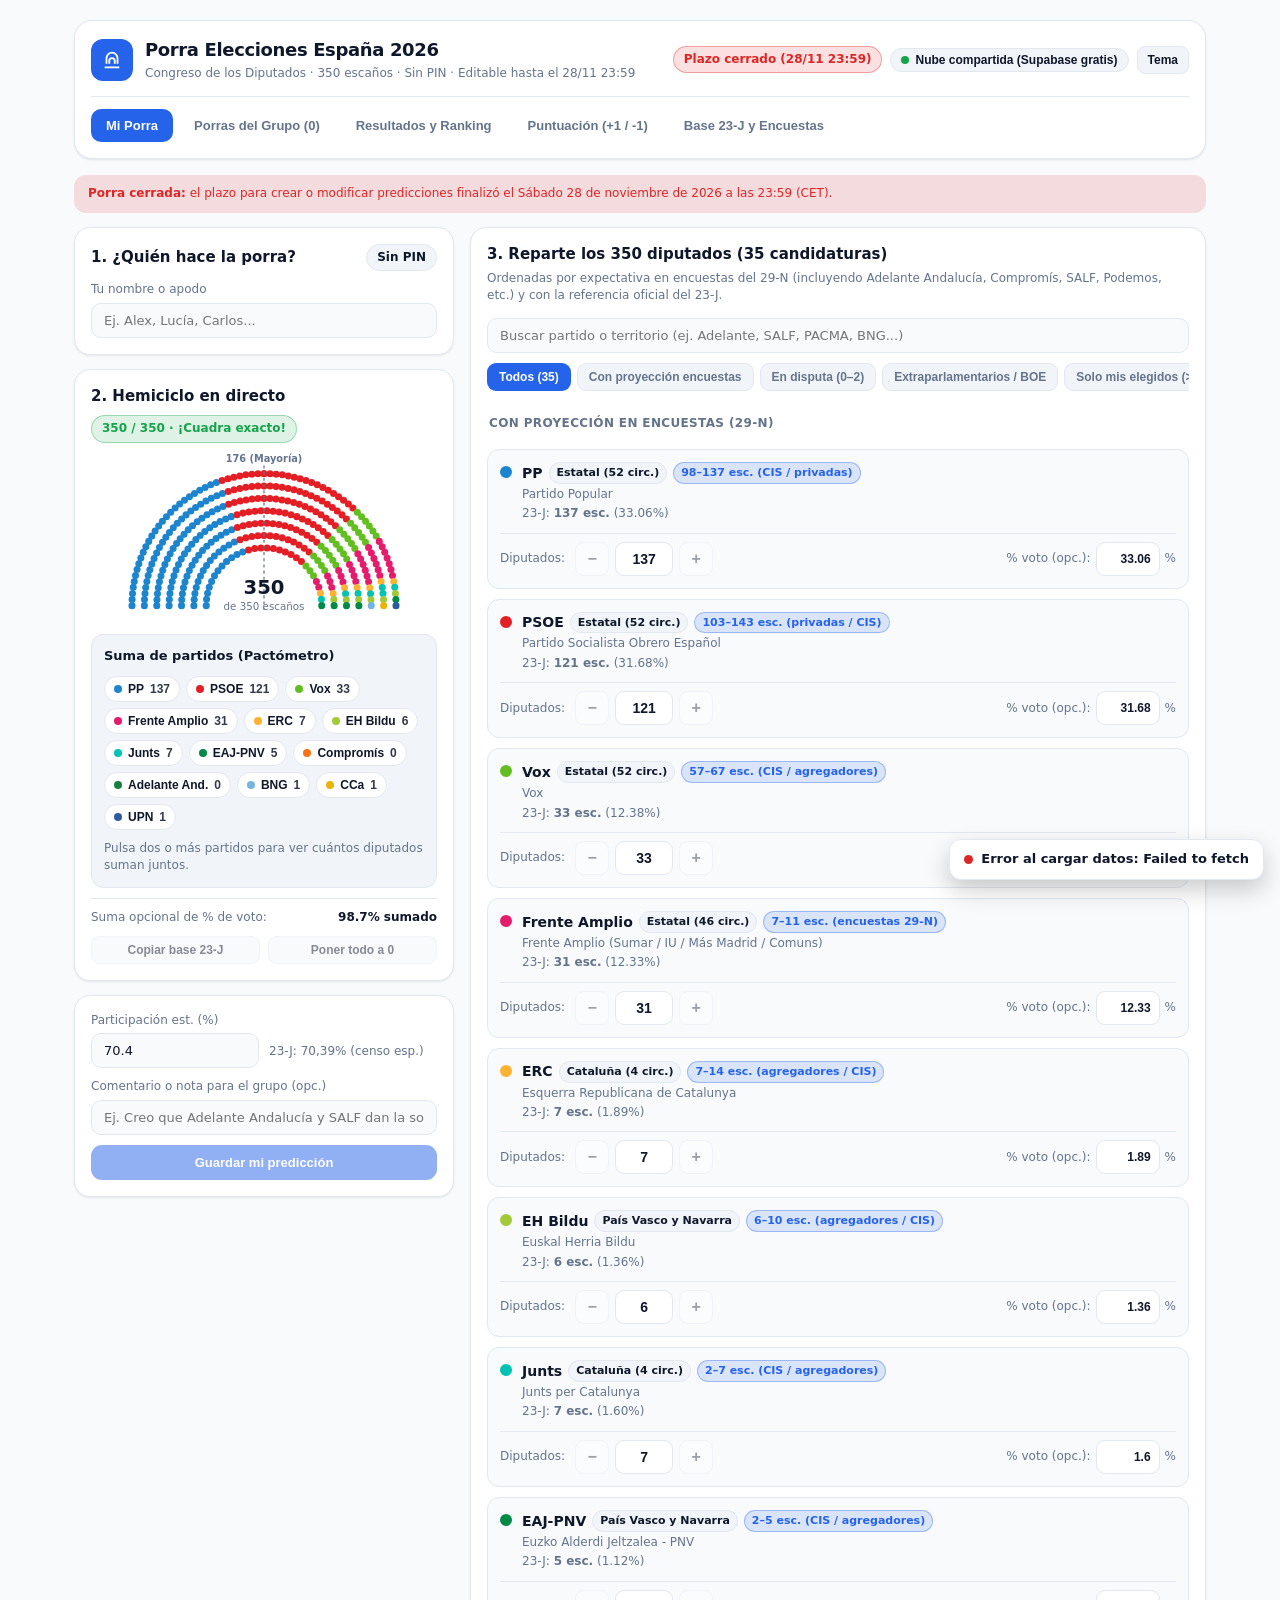
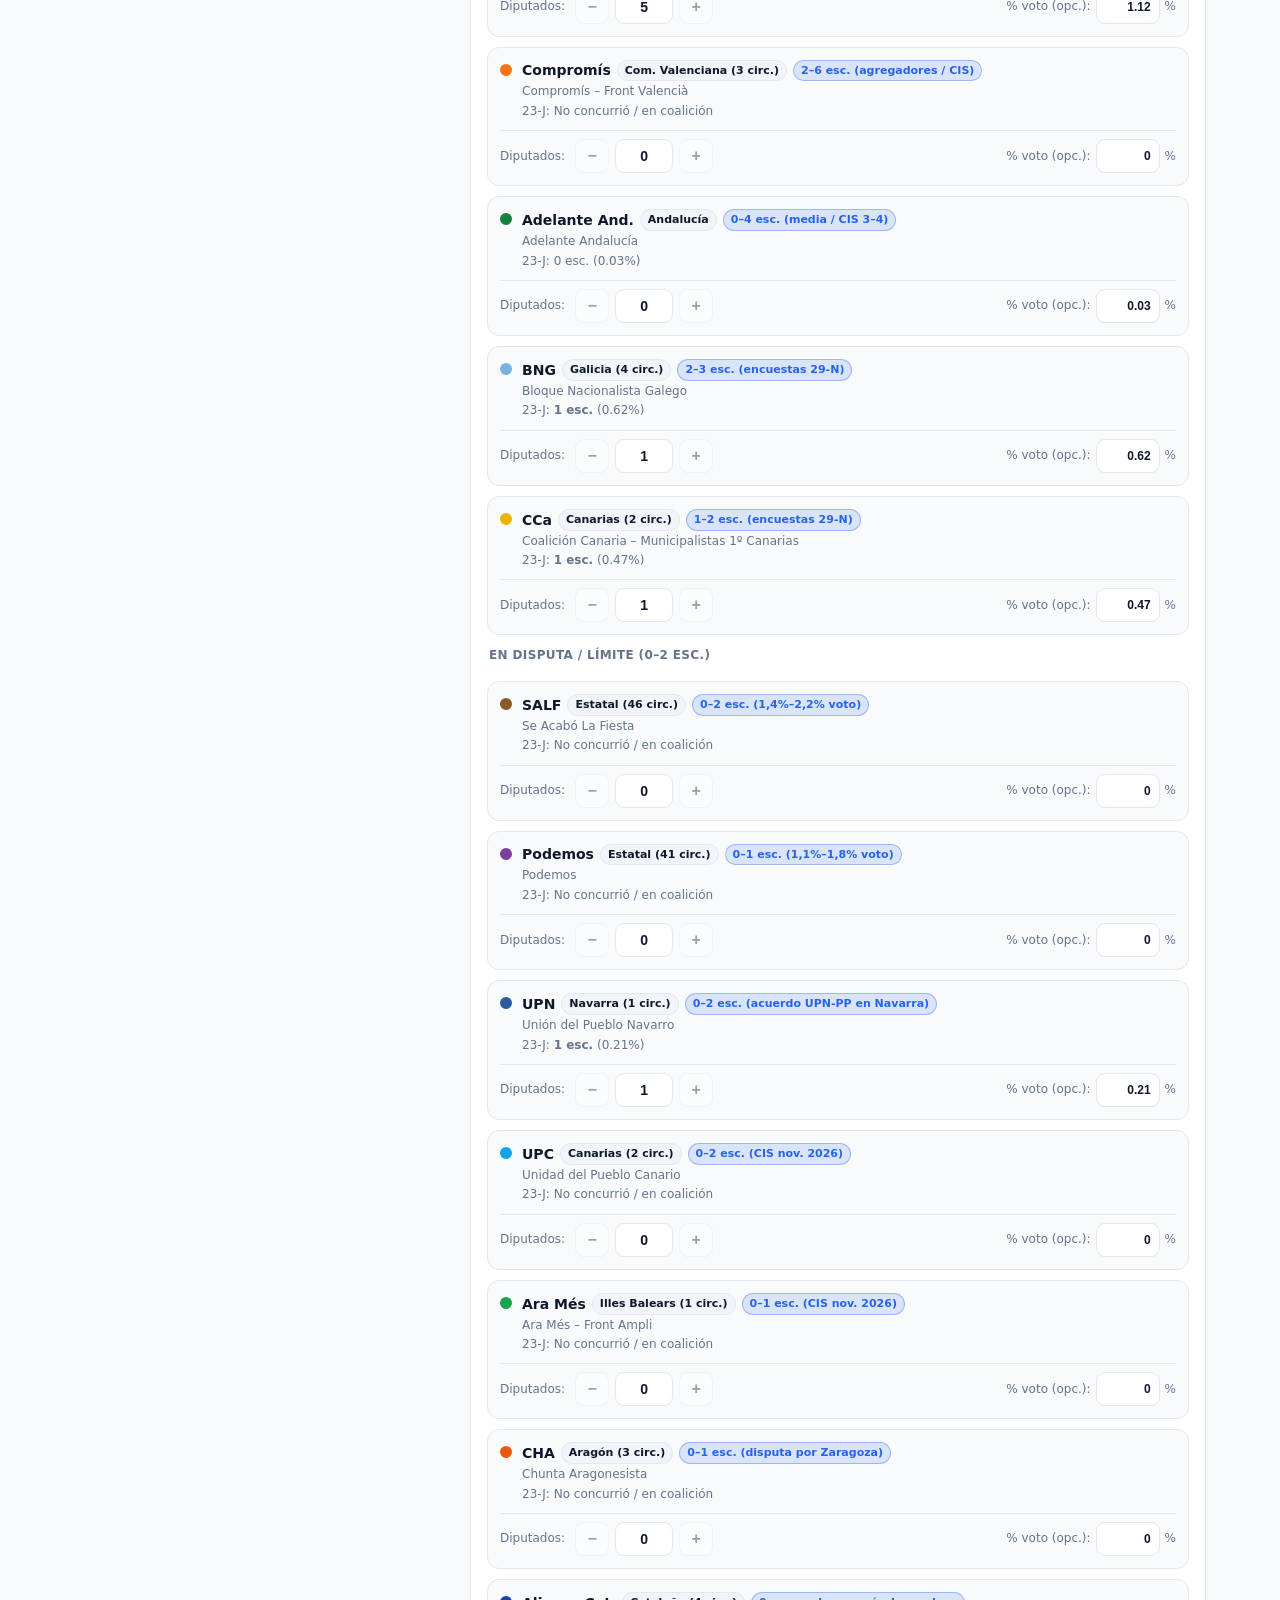
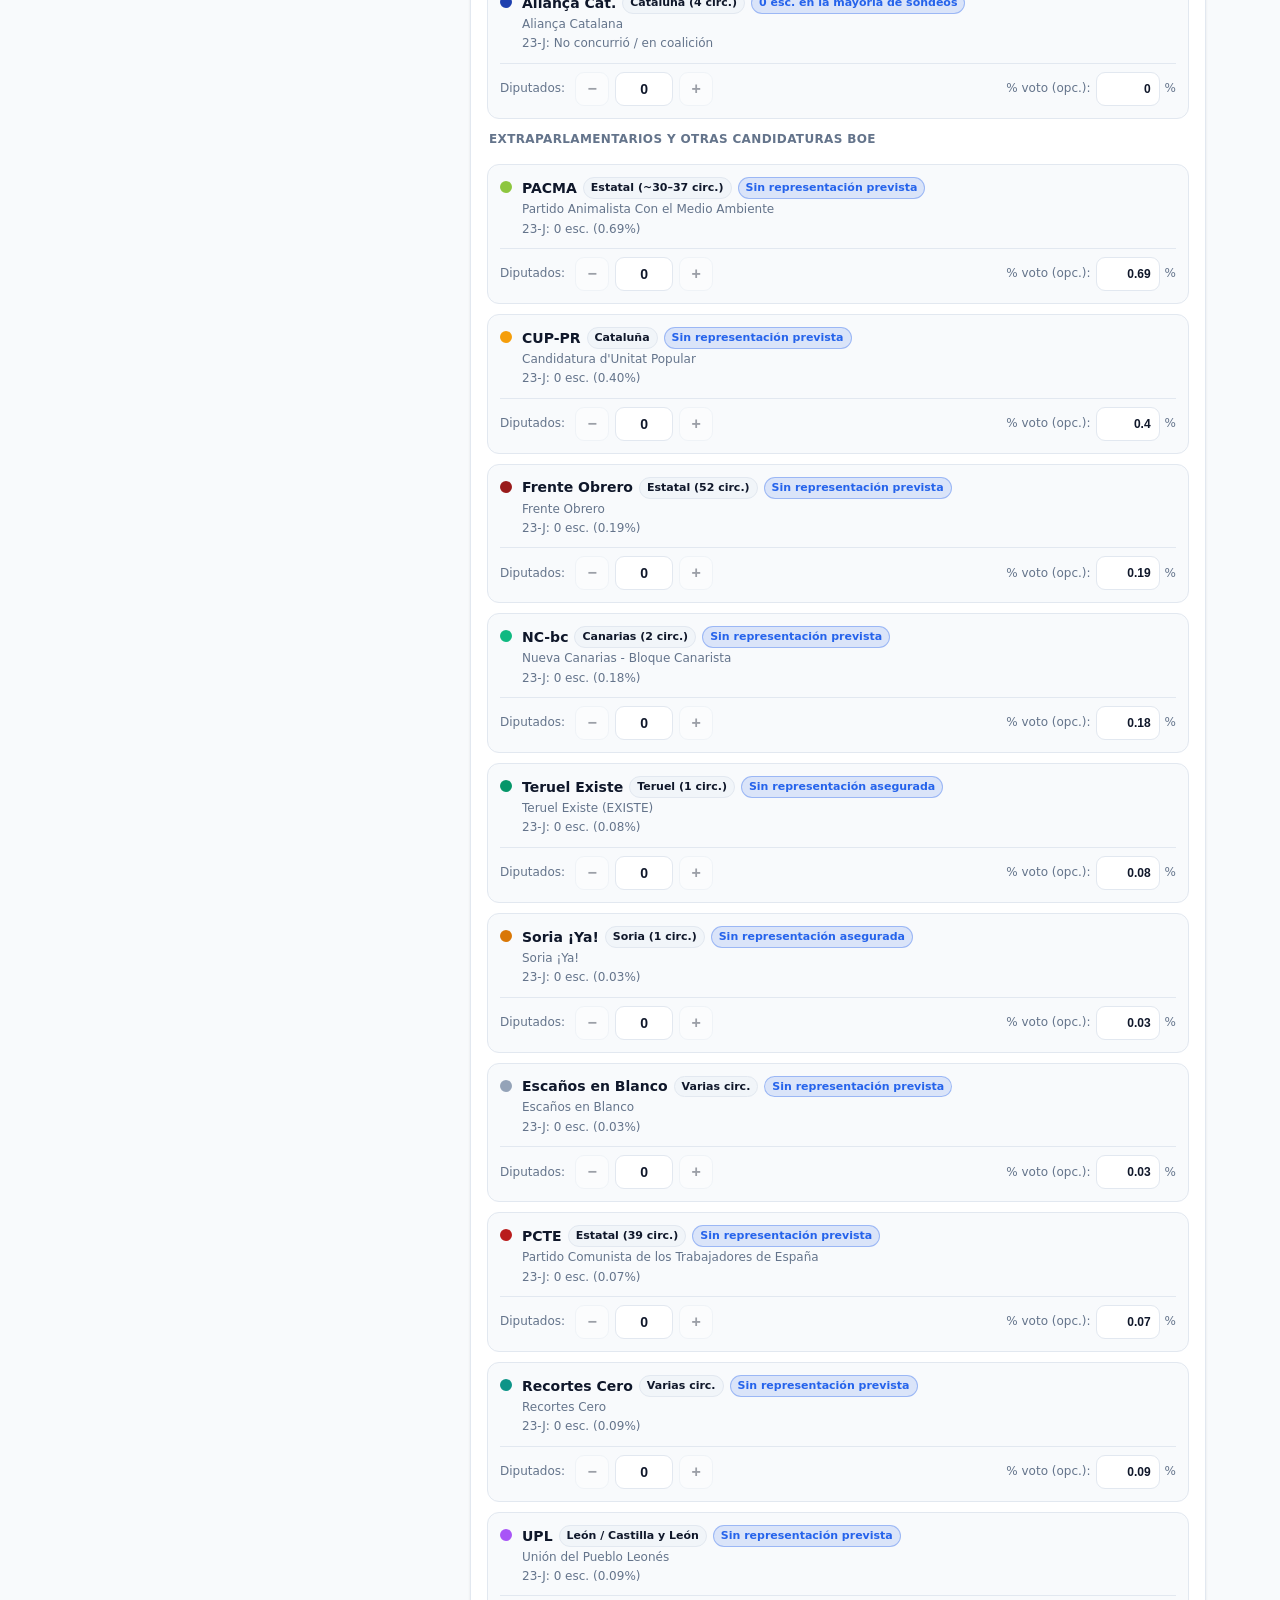
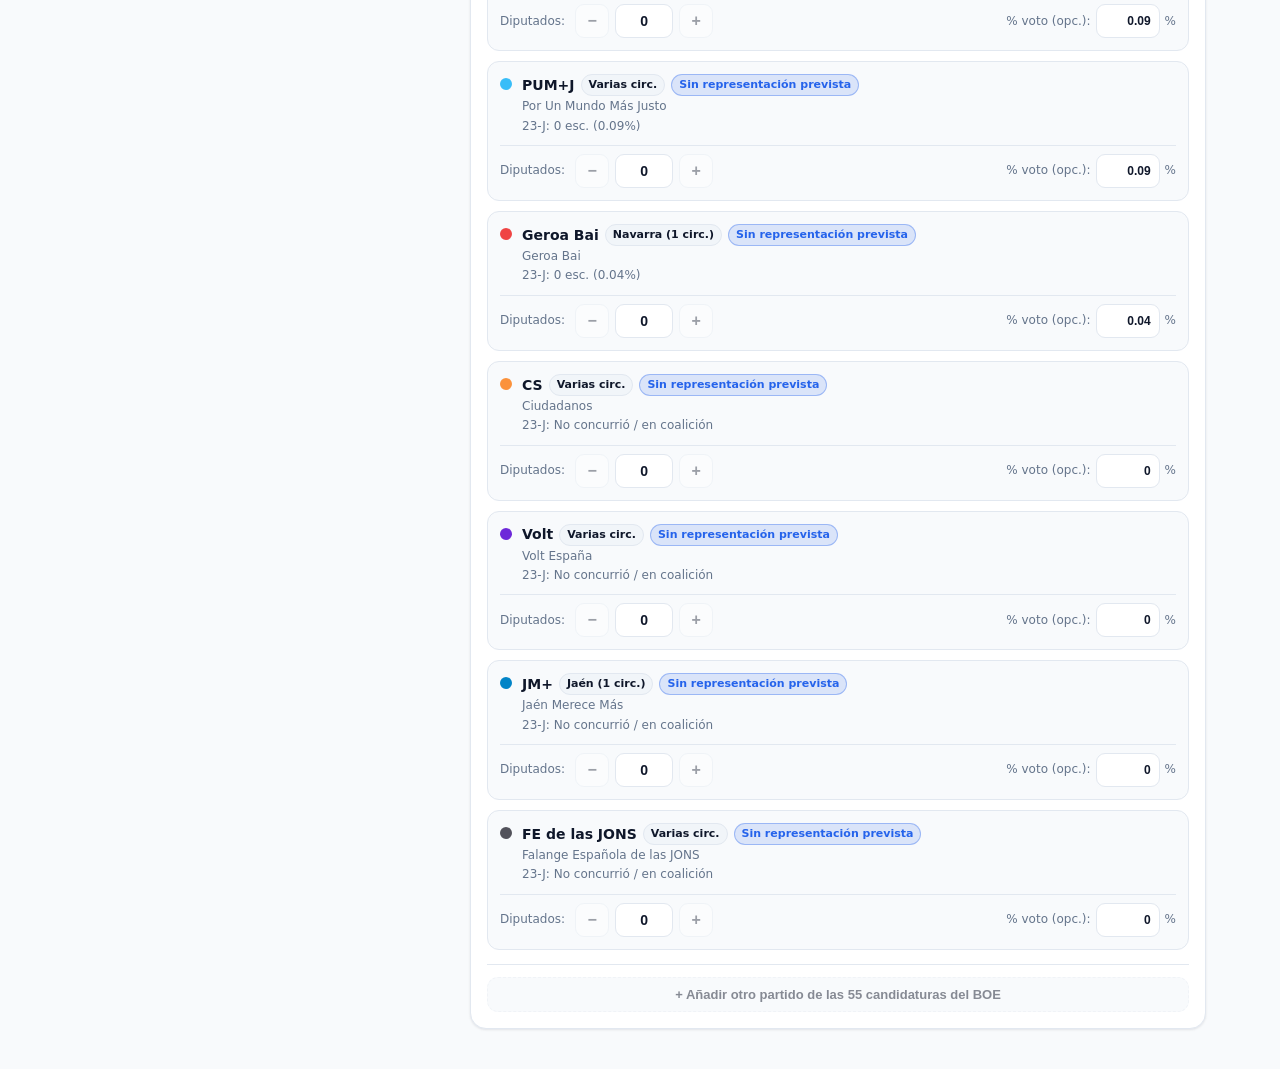
==== index.html @ 2a21267f "Porra Elecciones 2026" ====
<!DOCTYPE html>
<html lang="es">
<head>
  <meta charset="UTF-8" />
  <meta name="viewport" content="width=device-width, initial-scale=1.0" />
  <title>Porra Elecciones España 2026 (29-N)</title>
  <link rel="stylesheet" href="styles.css" />
  <script>
    (function () {
      try {
        var saved = localStorage.getItem('porra29n_theme');
        if (saved === 'dark' || (!saved && window.matchMedia && window.matchMedia('(prefers-color-scheme: dark)').matches)) {
          document.documentElement.classList.add('dark');
        }
      } catch (e) {}
    })();
  </script>
</head>
<body>
  <div class="app-container">
    <!-- Cabecera principal -->
    <header class="top-header">
      <div class="header-row">
        <div class="brand">
          <div class="brand-icon" aria-hidden="true">
            <svg width="22" height="22" viewBox="0 0 24 24" fill="none" stroke="currentColor" stroke-width="2">
              <path d="M4 20h16M6 16V10a6 6 0 0 1 12 0v6M9 16v-3a3 3 0 0 1 6 0v3"/>
            </svg>
          </div>
          <div>
            <h1 class="brand-title" id="header-title">Porra Elecciones España 2026</h1>
            <p class="brand-sub" id="header-sub">29-N · Congreso de los Diputados (350 escaños) · Sin PIN</p>
          </div>
        </div>

        <div class="header-meta">
          <span id="deadline-badge" class="badge badge-primary tabular">Cierre: 28/11 23:59</span>
          <button id="btn-storage-status" class="badge" onclick="window.__porraActions.openCloudModal()" title="Configurar almacenamiento compartido gratuito">
            <span id="storage-dot" style="width:8px;height:8px;border-radius:999px;background:var(--muted);"></span>
            <span id="storage-label">Cargando...</span>
          </button>
          <button class="btn btn-sm" onclick="window.__porraActions.toggleTheme()" title="Cambiar tema claro/oscuro">
            Tema
          </button>
        </div>
      </div>

      <!-- Navegación PC -->
      <nav class="desktop-nav" aria-label="Navegación principal">
        <button class="nav-pill" data-tab="predict" onclick="window.__porraActions.switchTab('predict')">Mi Porra</button>
        <button class="nav-pill" data-tab="group" onclick="window.__porraActions.switchTab('group')">Porras del Grupo (<span class="friends-count">0</span>)</button>
        <button class="nav-pill" data-tab="ranking" onclick="window.__porraActions.switchTab('ranking')">Resultados y Ranking</button>
        <button class="nav-pill" data-tab="scoring" onclick="window.__porraActions.switchTab('scoring')">Puntuación (+1 / -1)</button>
        <button class="nav-pill" data-tab="base" onclick="window.__porraActions.switchTab('base')">Base 23-J y Encuestas</button>
      </nav>
    </header>

    <!-- Aviso de almacenamiento local si aún no se conectó la nube -->
    <div id="storage-banner" class="hidden"></div>

    <!-- Contenido dinámico -->
    <main id="app-main"></main>
  </div>

  <!-- Navegación inferior Móvil -->
  <nav class="mobile-nav" aria-label="Navegación móvil">
    <button class="mnav-btn" data-tab="predict" onclick="window.__porraActions.switchTab('predict')">
      <svg width="18" height="18" viewBox="0 0 24 24" fill="none" stroke="currentColor" stroke-width="2"><path d="M12 20h9M16.5 3.5a2.12 2.12 0 0 1 3 3L7 19l-4 1 1-4Z"/></svg>
      <span>Mi Porra</span>
    </button>
    <button class="mnav-btn" data-tab="group" onclick="window.__porraActions.switchTab('group')">
      <svg width="18" height="18" viewBox="0 0 24 24" fill="none" stroke="currentColor" stroke-width="2"><path d="M16 21v-2a4 4 0 0 0-4-4H6a4 4 0 0 0-4 4v2"/><circle cx="9" cy="7" r="4"/><path d="M22 21v-2a4 4 0 0 0-3-3.87M16 3.13a4 4 0 0 1 0 7.75"/></svg>
      <span>Grupo (<span class="friends-count">0</span>)</span>
    </button>
    <button class="mnav-btn" data-tab="ranking" onclick="window.__porraActions.switchTab('ranking')">
      <svg width="18" height="18" viewBox="0 0 24 24" fill="none" stroke="currentColor" stroke-width="2"><path d="M6 9H4.5a2.5 2.5 0 0 1 0-5H6M18 9h1.5a2.5 2.5 0 0 0 0-5H18M4 22h16M10 14.66V17c0 .55-.47.98-.97 1.21C7.85 18.75 7 20.24 7 22M14 14.66V17c0 .55.47.98.97 1.21C16.15 18.75 17 20.24 17 22M18 2H6v7a6 6 0 0 0 12 0V2Z"/></svg>
      <span>Ranking</span>
    </button>
    <button class="mnav-btn" data-tab="scoring" onclick="window.__porraActions.switchTab('scoring')">
      <svg width="18" height="18" viewBox="0 0 24 24" fill="none" stroke="currentColor" stroke-width="2"><circle cx="12" cy="12" r="10"/><path d="M9.09 9a3 3 0 0 1 5.83 1c0 2-3 3-3 3M12 17h.01"/></svg>
      <span>Puntos</span>
    </button>
    <button class="mnav-btn" data-tab="base" onclick="window.__porraActions.switchTab('base')">
      <svg width="18" height="18" viewBox="0 0 24 24" fill="none" stroke="currentColor" stroke-width="2"><path d="M3 3v18h18M18 17V9M13 17V5M8 17v-3"/></svg>
      <span>Base 23-J</span>
    </button>
  </nav>

  <!-- Modal de configuración de nube gratuita (Supabase) -->
  <div id="cloud-modal" class="modal-backdrop hidden" onclick="if(event.target===this) window.__porraActions.closeCloudModal()">
    <div class="modal-panel stack-md" id="cloud-modal-body"></div>
  </div>

  <!-- Toast -->
  <div id="toast" class="toast hidden" role="status" aria-live="polite">
    <span id="toast-dot" style="width:9px;height:9px;border-radius:999px;background:var(--success);flex-shrink:0;"></span>
    <span id="toast-msg"></span>
  </div>

  <script src="js/config.js"></script>
  <script type="module" src="js/app.js"></script>
</body>
</html>
---- styles.css ----
:root {
  --bg: #f8fafc;
  --card: #ffffff;
  --content: #f1f5f9;
  --text: #0f172a;
  --muted: #64748b;
  --border: #e2e8f0;
  --primary: #2563eb;
  --primary-fg: #ffffff;
  --success: #16a34a;
  --warning: #d97706;
  --error: #dc2626;
  --shadow: 0 1px 3px rgba(15, 23, 42, 0.06), 0 1px 2px rgba(15, 23, 42, 0.04);
}

html.dark {
  --bg: #0b1120;
  --card: #111827;
  --content: #1e293b;
  --text: #f1f5f9;
  --muted: #94a3b8;
  --border: #273449;
  --primary: #3b82f6;
  --primary-fg: #ffffff;
  --success: #22c55e;
  --warning: #f59e0b;
  --error: #ef4444;
  --shadow: 0 4px 12px rgba(0, 0, 0, 0.35);
}

* {
  box-sizing: border-box;
}

body {
  margin: 0;
  padding: 0;
  font-family: system-ui, -apple-system, BlinkMacSystemFont, "Segoe UI", Roboto, sans-serif;
  background: var(--bg);
  color: var(--text);
  font-size: 14px;
  line-height: 1.45;
  -webkit-font-smoothing: antialiased;
}

.tabular {
  font-variant-numeric: tabular-nums;
}

input[type="number"]::-webkit-inner-spin-button,
input[type="number"]::-webkit-outer-spin-button {
  -webkit-appearance: none;
  margin: 0;
}

input[type="number"] {
  -moz-appearance: textfield;
}

.app-container {
  max-width: 1180px;
  margin: 0 auto;
  padding: 16px 16px 88px;
}

@media (min-width: 768px) {
  .app-container {
    padding: 20px 24px 40px;
  }
}

/* Header & Navigation */
.top-header {
  background: var(--card);
  border: 1px solid var(--border);
  border-radius: 18px;
  padding: 16px;
  box-shadow: var(--shadow);
  margin-bottom: 16px;
}

.header-row {
  display: flex;
  flex-wrap: wrap;
  align-items: center;
  justify-content: space-between;
  gap: 12px;
}

.brand {
  display: flex;
  align-items: center;
  gap: 12px;
}

.brand-icon {
  width: 42px;
  height: 42px;
  border-radius: 12px;
  background: var(--primary);
  color: var(--primary-fg);
  display: flex;
  align-items: center;
  justify-content: center;
  flex-shrink: 0;
}

.brand-title {
  margin: 0;
  font-size: 18px;
  font-weight: 800;
  letter-spacing: -0.02em;
}

.brand-sub {
  margin: 2px 0 0;
  font-size: 12px;
  color: var(--muted);
}

.header-meta {
  display: flex;
  flex-wrap: wrap;
  align-items: center;
  gap: 8px;
}

.desktop-nav {
  display: none;
  margin-top: 14px;
  padding-top: 12px;
  border-top: 1px solid var(--border);
  gap: 6px;
  flex-wrap: wrap;
}

@media (min-width: 768px) {
  .desktop-nav {
    display: flex;
  }
}

.nav-pill {
  border: 1px solid transparent;
  background: transparent;
  color: var(--muted);
  padding: 8px 14px;
  border-radius: 10px;
  font-size: 13px;
  font-weight: 600;
  cursor: pointer;
  transition: background 0.15s, color 0.15s;
}

.nav-pill:hover {
  background: var(--content);
  color: var(--text);
}

.nav-pill.active {
  background: var(--primary);
  color: var(--primary-fg);
}

/* Mobile bottom nav */
.mobile-nav {
  position: fixed;
  bottom: 0;
  left: 0;
  right: 0;
  z-index: 40;
  background: var(--card);
  border-top: 1px solid var(--border);
  display: grid;
  grid-template-columns: repeat(5, 1fr);
  padding: 6px 4px calc(6px + env(safe-area-inset-bottom));
  gap: 2px;
}

@media (min-width: 768px) {
  .mobile-nav {
    display: none;
  }
}

.mnav-btn {
  border: none;
  background: transparent;
  color: var(--muted);
  display: flex;
  flex-direction: column;
  align-items: center;
  justify-content: center;
  gap: 3px;
  padding: 6px 2px;
  border-radius: 10px;
  font-size: 11px;
  font-weight: 600;
  cursor: pointer;
}

.mnav-btn.active {
  color: var(--primary);
  background: color-mix(in srgb, var(--primary) 12%, transparent);
}

/* Cards & Grids */
.card {
  background: var(--card);
  border: 1px solid var(--border);
  border-radius: 16px;
  padding: 16px;
  box-shadow: var(--shadow);
}

.stack-sm > * + * { margin-top: 10px; }
.stack-md > * + * { margin-top: 14px; }
.stack-lg > * + * { margin-top: 18px; }

.grid-2 {
  display: grid;
  grid-template-columns: 1fr;
  gap: 14px;
}

.grid-3 {
  display: grid;
  grid-template-columns: 1fr;
  gap: 12px;
}

.predict-layout {
  display: grid;
  grid-template-columns: 1fr;
  gap: 16px;
  align-items: start;
}

@media (min-width: 768px) {
  .grid-2 { grid-template-columns: repeat(2, 1fr); }
  .grid-3 { grid-template-columns: repeat(3, 1fr); }
}

@media (min-width: 960px) {
  .predict-layout {
    grid-template-columns: 380px 1fr;
  }
  .sticky-col {
    position: sticky;
    top: 16px;
  }
}

/* Badges & Pills */
.badge {
  display: inline-flex;
  align-items: center;
  gap: 6px;
  padding: 4px 10px;
  border-radius: 999px;
  font-size: 12px;
  font-weight: 600;
  border: 1px solid var(--border);
  background: var(--content);
  color: var(--text);
}

.badge-success {
  background: color-mix(in srgb, var(--success) 14%, transparent);
  color: var(--success);
  border-color: color-mix(in srgb, var(--success) 35%, transparent);
}

.badge-warning {
  background: color-mix(in srgb, var(--warning) 14%, transparent);
  color: var(--warning);
  border-color: color-mix(in srgb, var(--warning) 35%, transparent);
}

.badge-error {
  background: color-mix(in srgb, var(--error) 14%, transparent);
  color: var(--error);
  border-color: color-mix(in srgb, var(--error) 35%, transparent);
}

.badge-primary {
  background: color-mix(in srgb, var(--primary) 14%, transparent);
  color: var(--primary);
  border-color: color-mix(in srgb, var(--primary) 35%, transparent);
}

/* Buttons & Inputs */
.btn {
  display: inline-flex;
  align-items: center;
  justify-content: center;
  gap: 6px;
  border-radius: 11px;
  padding: 9px 14px;
  font-size: 13px;
  font-weight: 600;
  border: 1px solid var(--border);
  background: var(--content);
  color: var(--text);
  cursor: pointer;
  transition: opacity 0.15s, background 0.15s, border-color 0.15s;
}

.btn:hover {
  border-color: var(--muted);
}

.btn:disabled {
  opacity: 0.5;
  cursor: not-allowed;
}

.btn-primary {
  background: var(--primary);
  color: var(--primary-fg);
  border-color: transparent;
}

.btn-primary:hover {
  opacity: 0.92;
  border-color: transparent;
}

.btn-danger {
  background: color-mix(in srgb, var(--error) 12%, transparent);
  color: var(--error);
  border-color: color-mix(in srgb, var(--error) 35%, transparent);
}

.btn-sm {
  padding: 6px 10px;
  font-size: 12px;
  border-radius: 8px;
}

.input {
  width: 100%;
  padding: 9px 12px;
  border-radius: 10px;
  border: 1px solid var(--border);
  background: var(--bg);
  color: var(--text);
  font-size: 13px;
  font-family: inherit;
  outline: none;
}

.input:focus {
  border-color: var(--primary);
}

.label {
  display: block;
  font-size: 12px;
  color: var(--muted);
  margin-bottom: 4px;
  font-weight: 500;
}

/* Party rows */
.party-card {
  padding: 12px;
  border: 1px solid var(--border);
  background: var(--bg);
  border-radius: 12px;
  display: flex;
  flex-direction: column;
  gap: 10px;
}

.party-top {
  display: flex;
  align-items: flex-start;
  justify-content: space-between;
  gap: 10px;
}

.party-ident {
  display: flex;
  align-items: flex-start;
  gap: 10px;
  min-width: 0;
}

.party-dot {
  width: 12px;
  height: 12px;
  border-radius: 999px;
  margin-top: 4px;
  flex-shrink: 0;
}

.party-controls {
  display: flex;
  flex-wrap: wrap;
  align-items: center;
  justify-content: space-between;
  gap: 10px;
  padding-top: 8px;
  border-top: 1px solid var(--border);
}

.stepper {
  display: inline-flex;
  align-items: center;
  gap: 6px;
}

.step-btn {
  width: 34px;
  height: 34px;
  border-radius: 9px;
  border: 1px solid var(--border);
  background: var(--card);
  color: var(--text);
  font-size: 16px;
  font-weight: 700;
  cursor: pointer;
  display: flex;
  align-items: center;
  justify-content: center;
  user-select: none;
}

.step-btn:hover {
  background: var(--content);
}

.step-btn:disabled {
  opacity: 0.4;
  cursor: not-allowed;
}

.seat-input {
  width: 58px;
  height: 34px;
  text-align: center;
  border-radius: 9px;
  border: 1px solid var(--border);
  background: var(--card);
  color: var(--text);
  font-size: 14px;
  font-weight: 700;
}

.pct-input {
  width: 64px;
  height: 34px;
  text-align: right;
  padding: 0 8px;
  border-radius: 9px;
  border: 1px solid var(--border);
  background: var(--card);
  color: var(--text);
  font-size: 12px;
  font-weight: 600;
}

/* Filter chips */
.chips-row {
  display: flex;
  gap: 6px;
  overflow-x: auto;
  padding-bottom: 4px;
  scrollbar-width: none;
}

.chips-row::-webkit-scrollbar {
  display: none;
}

.chip {
  flex-shrink: 0;
  border: 1px solid var(--border);
  background: var(--content);
  color: var(--muted);
  padding: 6px 11px;
  border-radius: 9px;
  font-size: 12px;
  font-weight: 600;
  cursor: pointer;
}

.chip.active {
  background: var(--primary);
  color: var(--primary-fg);
  border-color: transparent;
}

/* Hemicycle */
.hemicycle-wrap {
  display: flex;
  justify-content: center;
}

.hemicycle-svg {
  width: 100%;
  max-width: 330px;
  overflow: visible;
}

/* Tables */
.table-wrap {
  overflow-x: auto;
  border: 1px solid var(--border);
  border-radius: 12px;
}

table {
  width: 100%;
  border-collapse: collapse;
  font-size: 12px;
  text-align: left;
}

th, td {
  padding: 9px 10px;
  border-bottom: 1px solid var(--border);
}

thead th {
  background: var(--content);
  font-weight: 700;
  white-space: nowrap;
}

.sticky-col-cell {
  position: sticky;
  left: 0;
  background: var(--card);
  z-index: 5;
}

thead .sticky-col-cell {
  background: var(--content);
  z-index: 6;
}

.text-right { text-align: right; }
.text-muted { color: var(--muted); }
.text-success { color: var(--success); }
.text-warning { color: var(--warning); }
.text-error { color: var(--error); }

/* Tier headers */
.tier-header {
  display: flex;
  align-items: center;
  justify-content: space-between;
  gap: 8px;
  padding: 6px 2px;
  margin-top: 6px;
  font-size: 12px;
  font-weight: 700;
  color: var(--muted);
  text-transform: uppercase;
  letter-spacing: 0.03em;
}

/* Modal & Toast */
.modal-backdrop {
  position: fixed;
  inset: 0;
  z-index: 60;
  background: rgba(15, 23, 42, 0.65);
  display: flex;
  align-items: center;
  justify-content: center;
  padding: 16px;
}

.modal-panel {
  width: 100%;
  max-width: 540px;
  max-height: 90vh;
  overflow-y: auto;
  background: var(--card);
  border: 1px solid var(--border);
  border-radius: 18px;
  padding: 20px;
  box-shadow: 0 20px 45px rgba(0, 0, 0, 0.35);
}

.toast {
  position: fixed;
  bottom: 76px;
  right: 16px;
  z-index: 70;
  background: var(--card);
  border: 1px solid var(--border);
  border-radius: 12px;
  padding: 10px 14px;
  box-shadow: 0 10px 25px rgba(0, 0, 0, 0.2);
  font-size: 13px;
  font-weight: 600;
  display: flex;
  align-items: center;
  gap: 8px;
  max-width: 340px;
}

@media (min-width: 768px) {
  .toast {
    bottom: 20px;
  }
}

.hidden {
  display: none !important;
}

.banner-notice {
  border-radius: 12px;
  padding: 10px 14px;
  font-size: 12px;
  display: flex;
  flex-wrap: wrap;
  align-items: center;
  justify-content: space-between;
  gap: 8px;
  margin-bottom: 14px;
}

.formula-box {
  background: var(--content);
  border: 1px solid var(--border);
  border-radius: 12px;
  padding: 12px 14px;
  font-size: 13px;
}

/* Pactómetro / Suma de partidos */
.pact-box {
  background: var(--content);
  border: 1px solid var(--border);
  border-radius: 12px;
  padding: 12px;
  display: flex;
  flex-direction: column;
  gap: 10px;
}

.pact-chips {
  display: flex;
  flex-wrap: wrap;
  gap: 6px;
}

.pact-chip {
  display: inline-flex;
  align-items: center;
  gap: 6px;
  border: 1px solid var(--border);
  background: var(--card);
  color: var(--text);
  padding: 5px 9px;
  border-radius: 999px;
  font-size: 12px;
  font-weight: 600;
  cursor: pointer;
  transition: border-color 0.15s, background 0.15s, color 0.15s;
}

.pact-chip:hover {
  border-color: var(--muted);
}

.pact-chip.active {
  background: var(--primary);
  color: var(--primary-fg);
  border-color: transparent;
}

.pact-bar-track {
  position: relative;
  height: 12px;
  border-radius: 999px;
  background: var(--card);
  border: 1px solid var(--border);
  overflow: hidden;
  display: flex;
}

.pact-bar-seg {
  height: 100%;
  transition: width 0.15s ease;
}

.pact-majority-mark {
  position: absolute;
  top: -2px;
  bottom: -2px;
  left: 50.2857%; /* 176 / 350 */
  width: 2px;
  background: var(--text);
  z-index: 3;
}
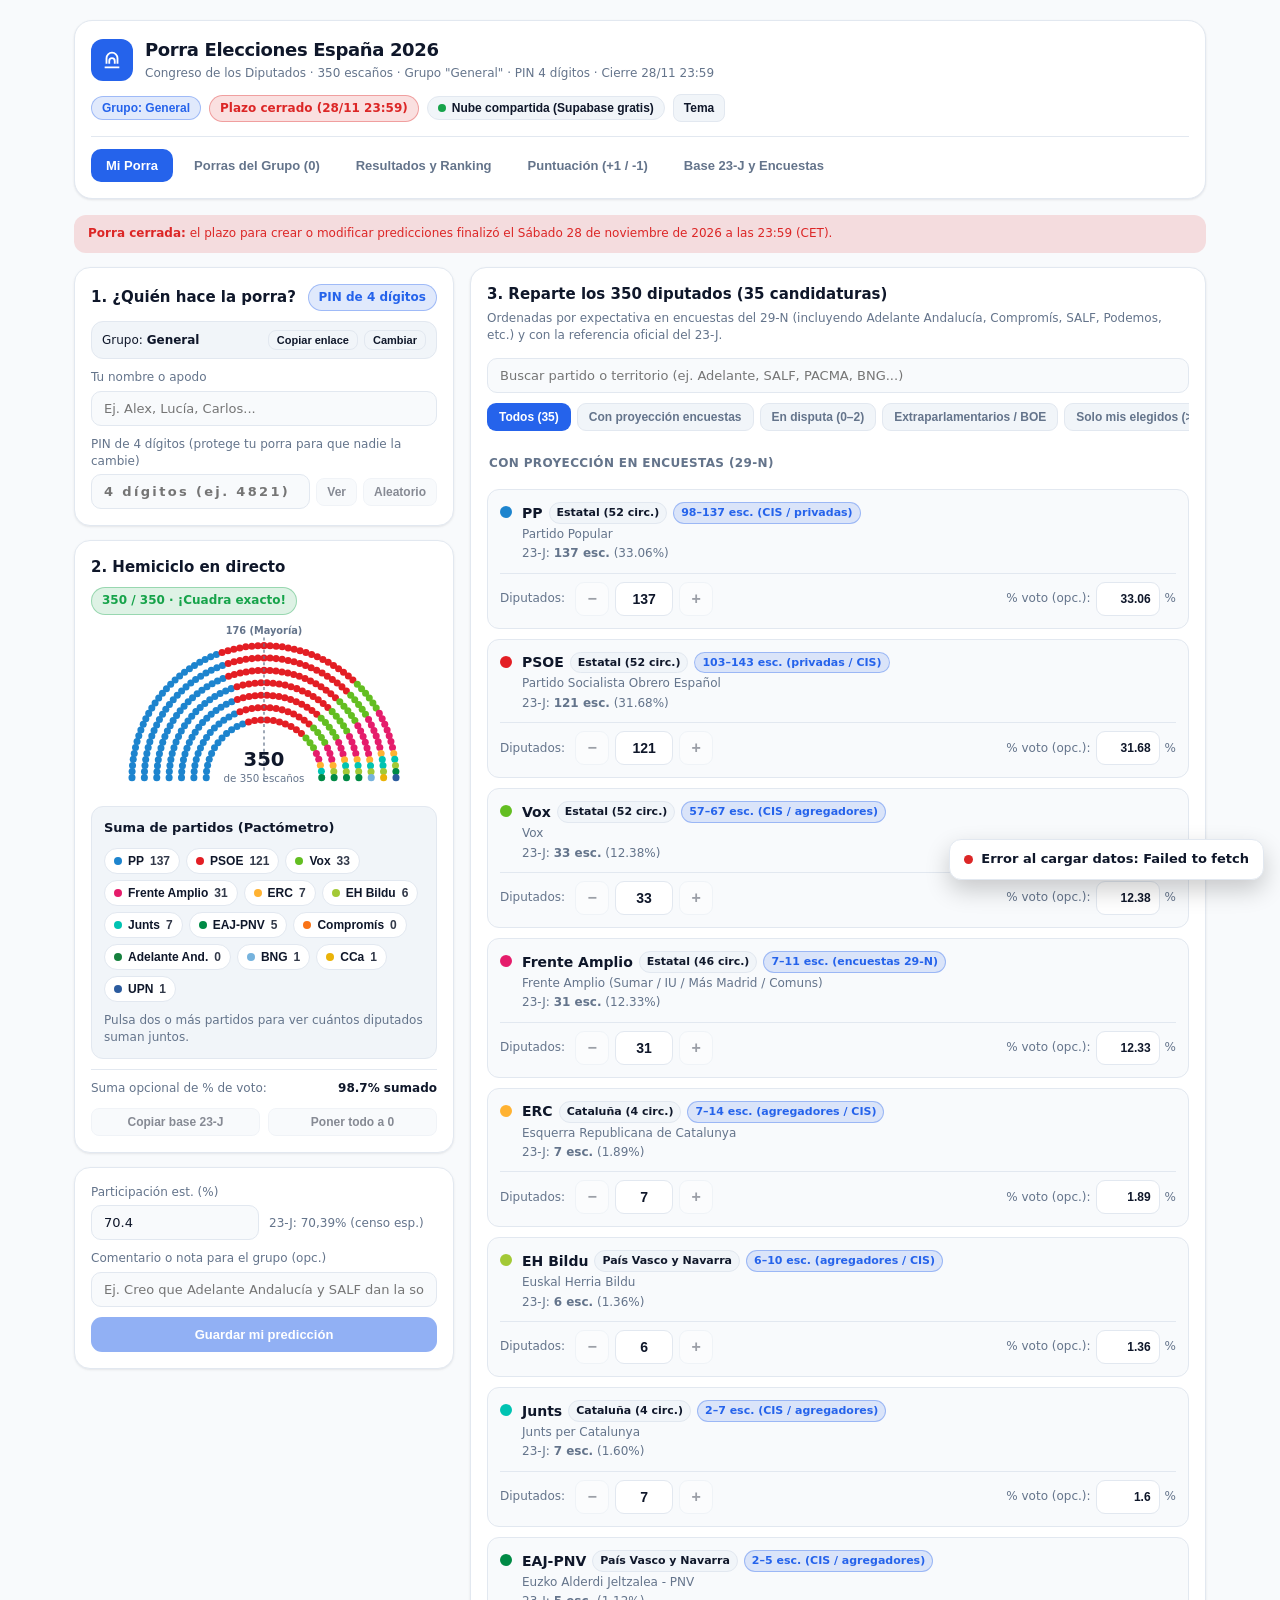
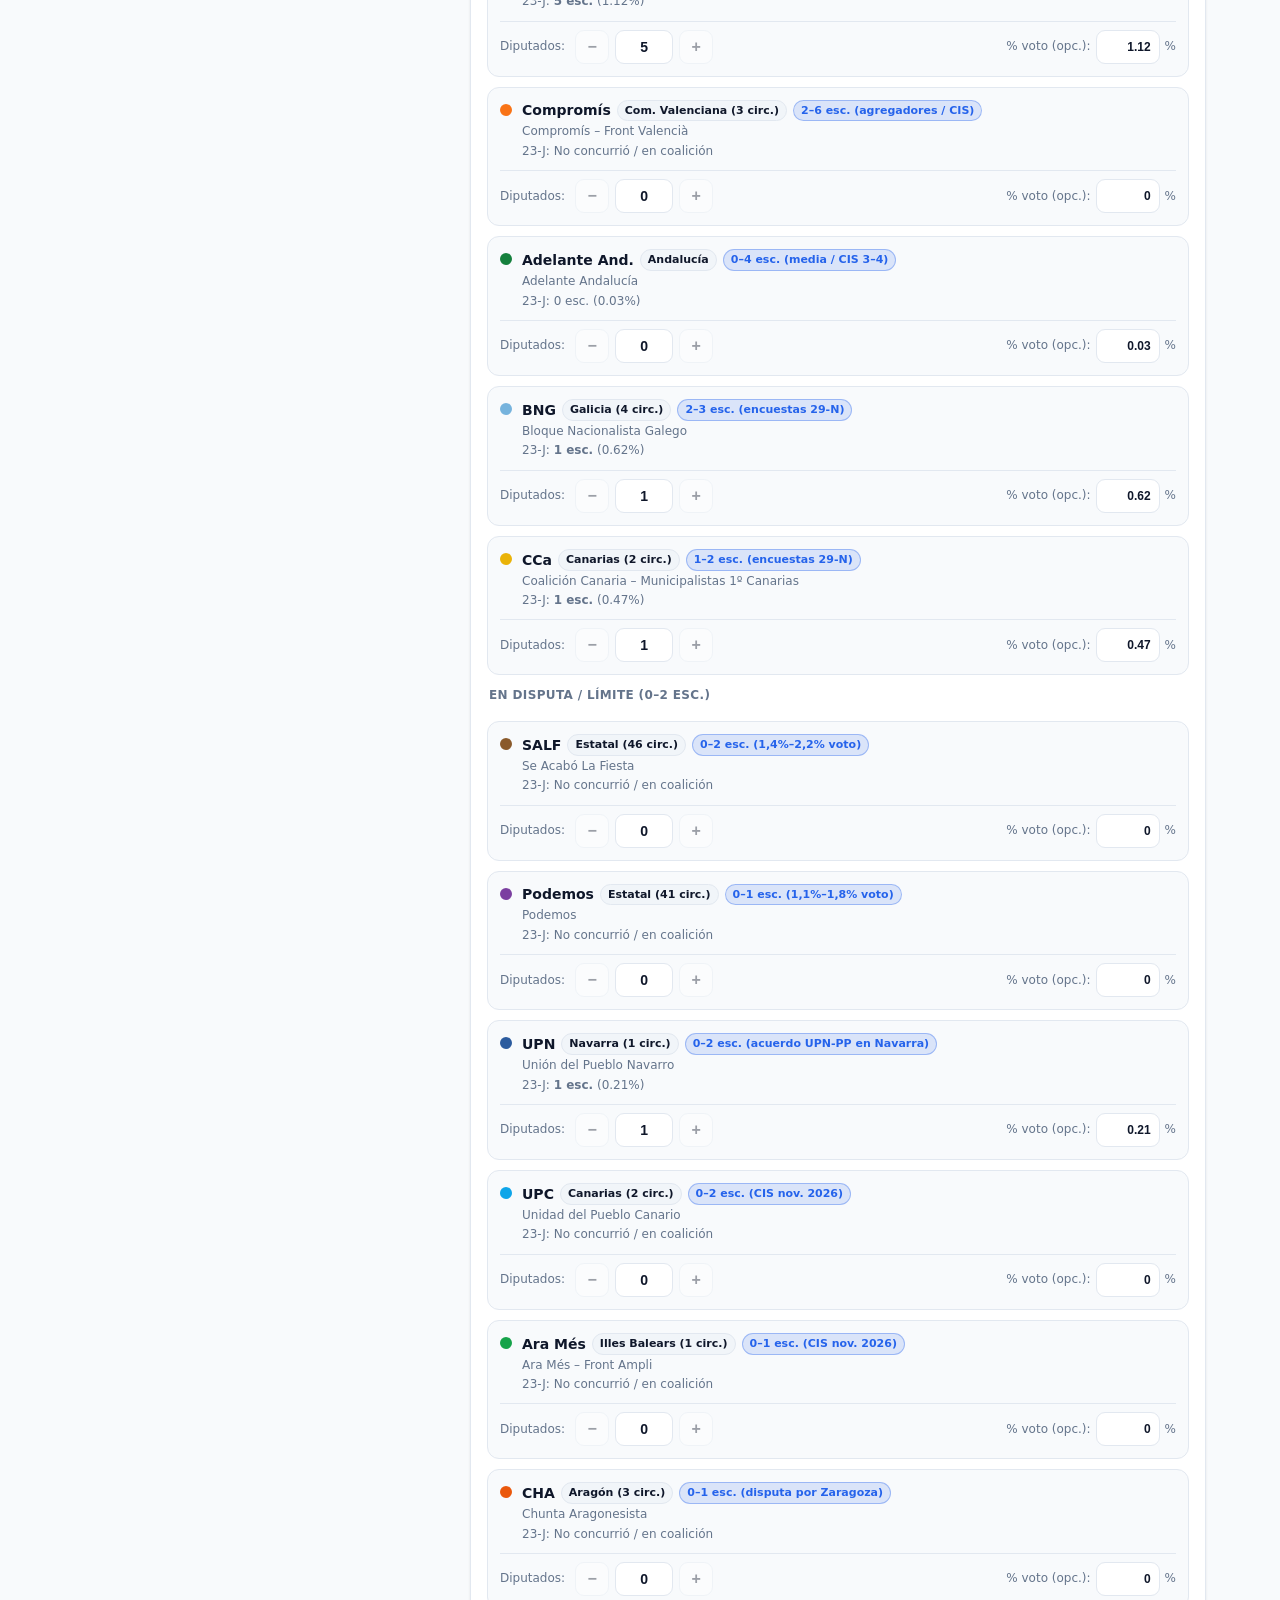
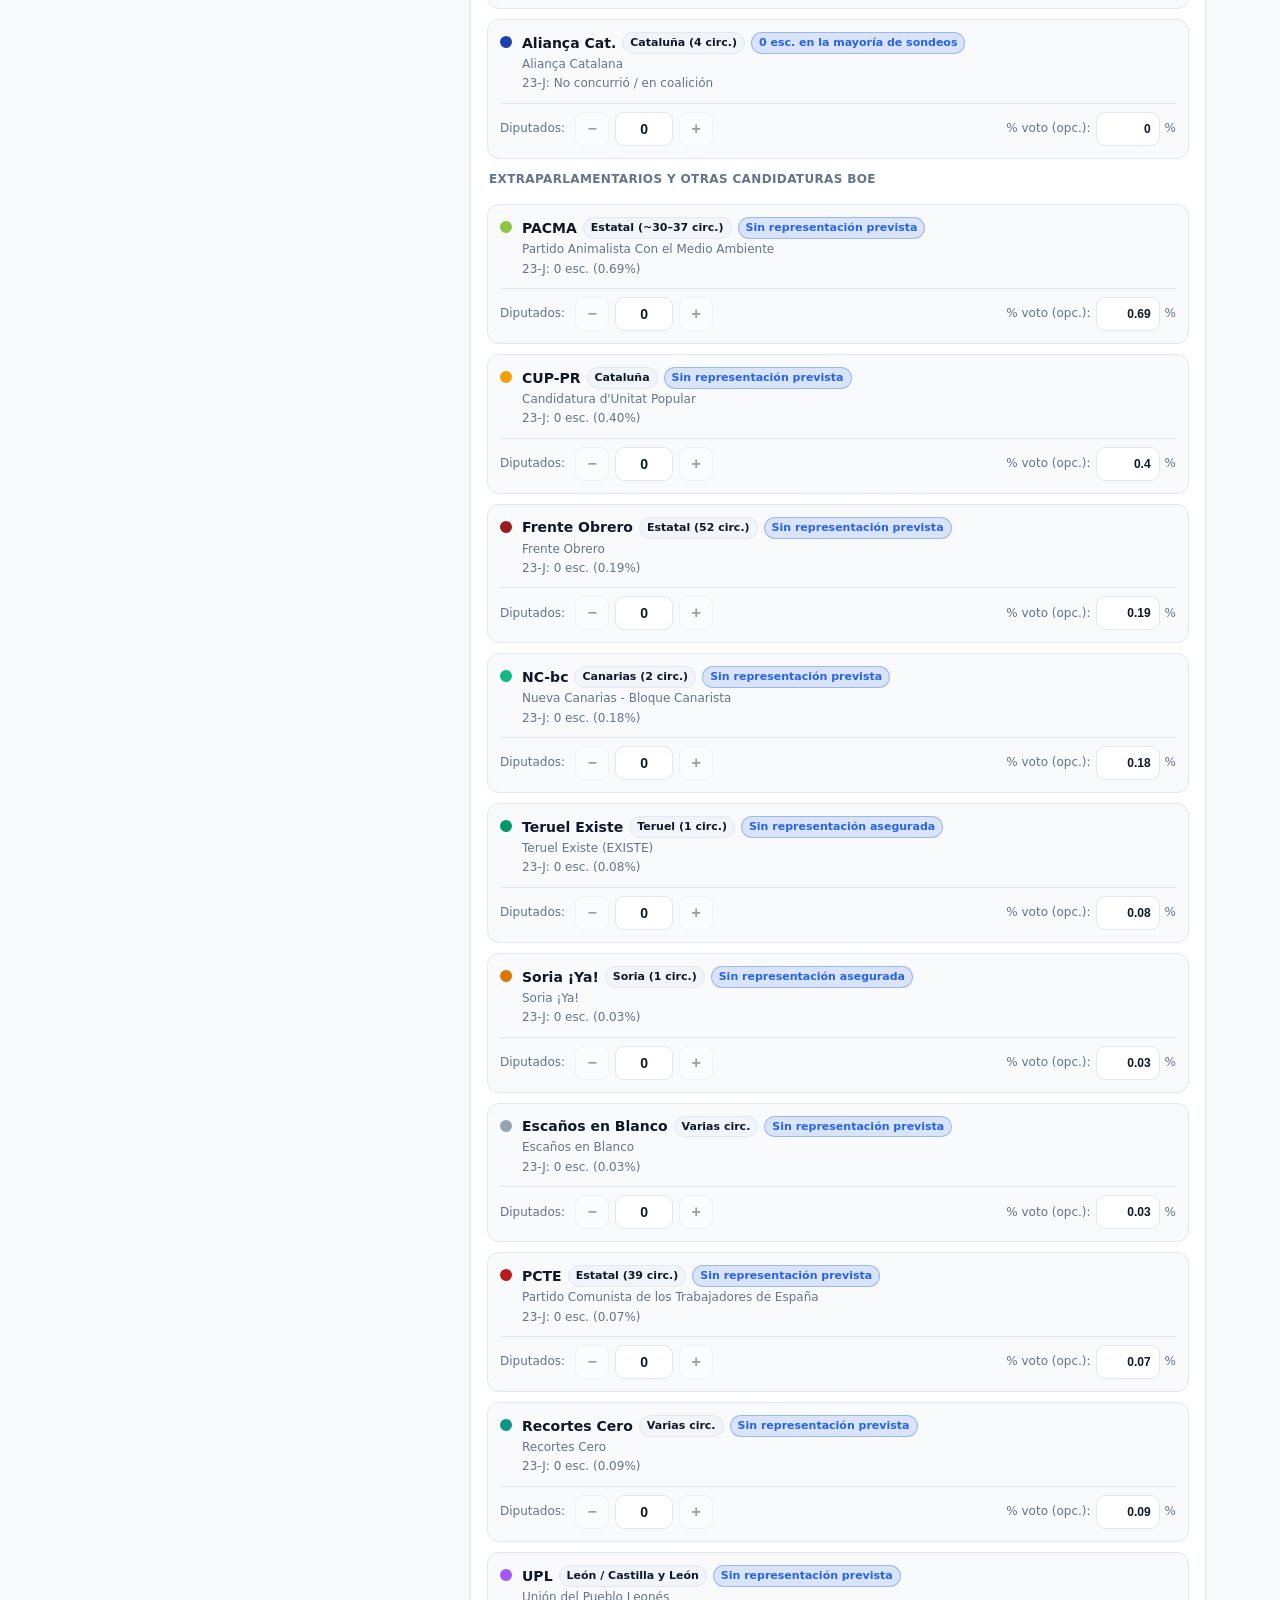
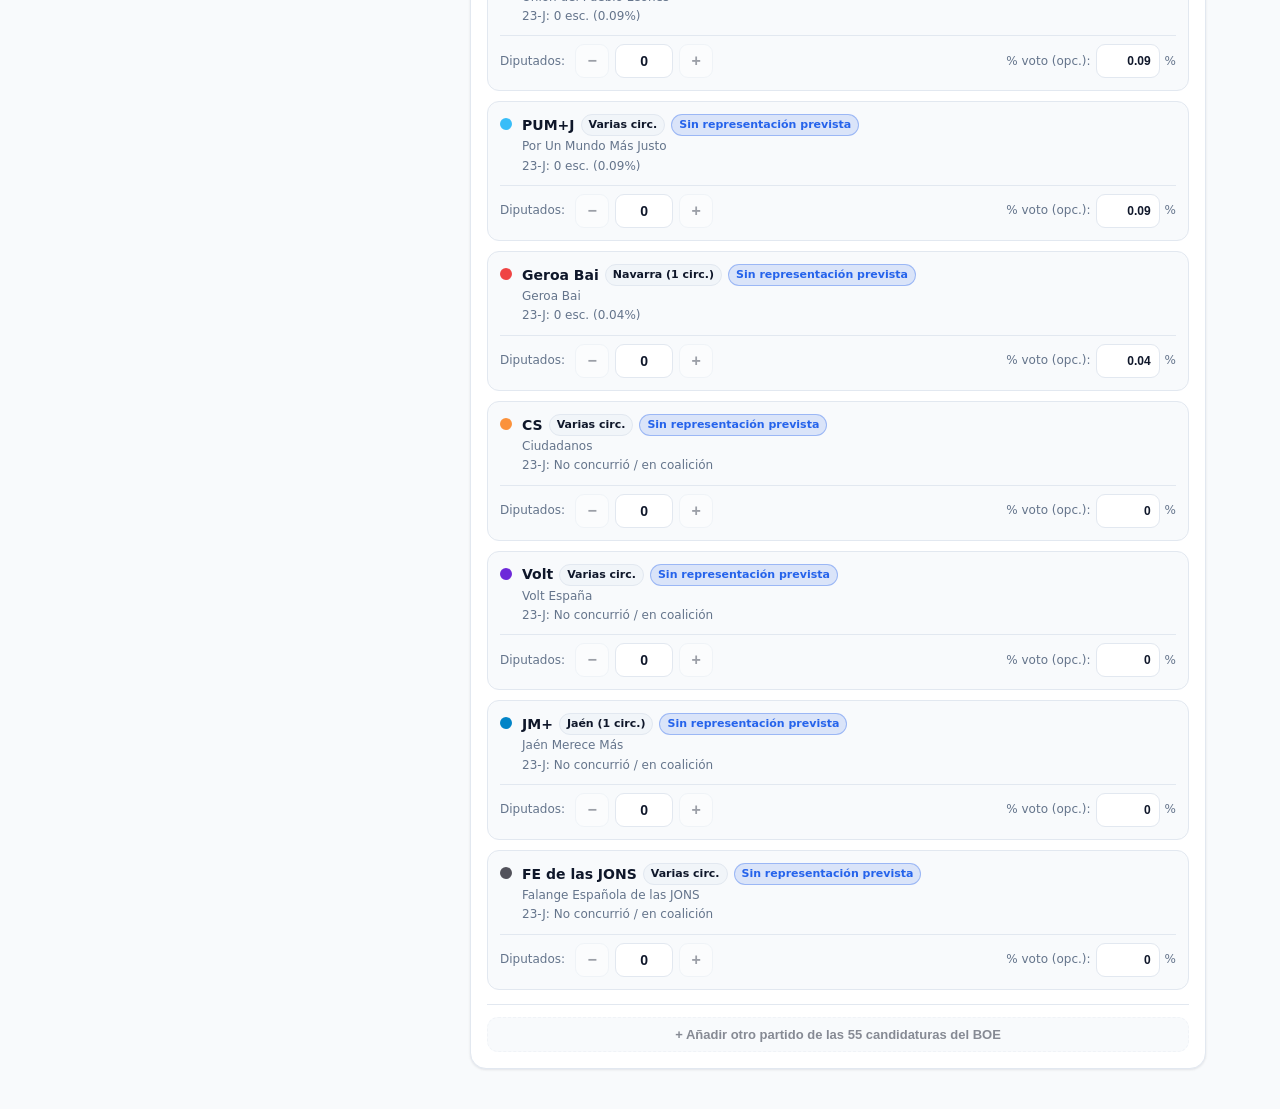
==== commit c134d003: "Grupos por enlace y proteccion con PIN de 4 digitos" ====
--- a/index.html
+++ b/index.html
@@ -29,11 +29,14 @@
           </div>
           <div>
             <h1 class="brand-title" id="header-title">Porra Elecciones España 2026</h1>
-            <p class="brand-sub" id="header-sub">29-N · Congreso de los Diputados (350 escaños) · Sin PIN</p>
+            <p class="brand-sub" id="header-sub">29-N · Congreso de los Diputados (350 escaños) · PIN 4 dígitos</p>
           </div>
         </div>
 
         <div class="header-meta">
+          <button id="btn-group-status" class="badge badge-primary" onclick="window.__porraActions.openGroupModal()" title="Cambiar de grupo o copiar enlace compartible">
+            <span>Grupo: <strong id="header-group-name">General</strong></span>
+          </button>
           <span id="deadline-badge" class="badge badge-primary tabular">Cierre: 28/11 23:59</span>
           <button id="btn-storage-status" class="badge" onclick="window.__porraActions.openCloudModal()" title="Configurar almacenamiento compartido gratuito">
             <span id="storage-dot" style="width:8px;height:8px;border-radius:999px;background:var(--muted);"></span>
@@ -86,6 +89,11 @@
     </button>
   </nav>
 
+  <!-- Modal de grupos separados y enlace compartible -->
+  <div id="group-modal" class="modal-backdrop hidden" onclick="if(event.target===this) window.__porraActions.closeGroupModal()">
+    <div class="modal-panel stack-md" id="group-modal-body"></div>
+  </div>
+
   <!-- Modal de configuración de nube gratuita (Supabase) -->
   <div id="cloud-modal" class="modal-backdrop hidden" onclick="if(event.target===this) window.__porraActions.closeCloudModal()">
     <div class="modal-panel stack-md" id="cloud-modal-body"></div>
